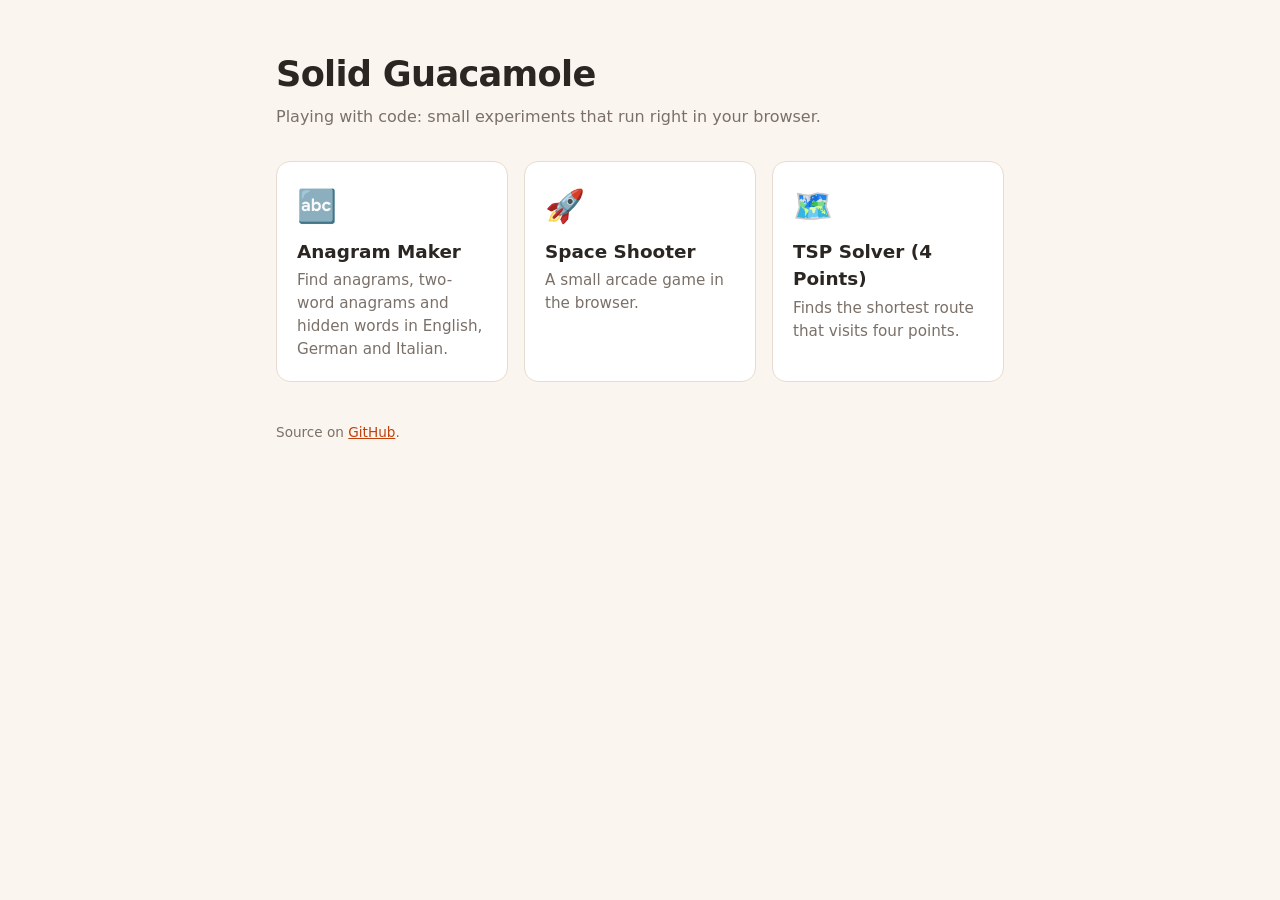
==== index.html @ 8f790869 "Add home page for GitHub Pages index.html links to Anagram Maker, Space Shooter and the TSP solver. " ====
<!DOCTYPE html>
<html lang="en">
<head>
<meta charset="UTF-8">
<meta name="viewport" content="width=device-width, initial-scale=1.0">
<title>Solid Guacamole</title>
<style>
  :root {
    --bg: #faf6ef;
    --panel: #ffffff;
    --text: #2b2622;
    --muted: #7a7068;
    --border: #e6ddd0;
    --accent: #c2410c;
  }
  @media (prefers-color-scheme: dark) {
    :root {
      --bg: #1b1916;
      --panel: #25221e;
      --text: #f1ebe2;
      --muted: #a89e92;
      --border: #3a352f;
      --accent: #fb923c;
    }
  }
  * { box-sizing: border-box; }
  body {
    margin: 0;
    background: var(--bg);
    color: var(--text);
    font-family: system-ui, -apple-system, "Segoe UI", Roboto, sans-serif;
    line-height: 1.5;
  }
  main { max-width: 760px; margin: 0 auto; padding: 48px 16px 64px; }
  h1 { font-size: 2.2rem; margin: 0 0 4px; letter-spacing: -0.02em; }
  .sub { color: var(--muted); margin: 0 0 32px; }
  .grid { display: grid; grid-template-columns: repeat(auto-fill, minmax(220px, 1fr)); gap: 16px; }
  a.card {
    display: block; text-decoration: none; color: inherit;
    background: var(--panel); border: 1px solid var(--border); border-radius: 14px;
    padding: 20px; transition: transform .15s ease, border-color .15s ease;
  }
  a.card:hover { transform: translateY(-2px); border-color: var(--accent); }
  .emoji { font-size: 2rem; }
  h2 { font-size: 1.15rem; margin: 8px 0 4px; }
  .card p { color: var(--muted); margin: 0; font-size: .95rem; }
  footer { color: var(--muted); font-size: .85rem; margin-top: 40px; }
  footer a { color: var(--accent); }
</style>
</head>
<body>
<main>
  <h1>Solid Guacamole</h1>
  <p class="sub">Playing with code: small experiments that run right in your browser.</p>

  <div class="grid">
    <a class="card" href="Anagram%20Maker.html">
      <div class="emoji">🔤</div>
      <h2>Anagram Maker</h2>
      <p>Find anagrams, two-word anagrams and hidden words in English, German and Italian.</p>
    </a>
    <a class="card" href="Space%20Shooter.html">
      <div class="emoji">🚀</div>
      <h2>Space Shooter</h2>
      <p>A small arcade game in the browser.</p>
    </a>
    <a class="card" href="TSP%20Solver%20GUI%20for%204%20Points.html">
      <div class="emoji">🗺️</div>
      <h2>TSP Solver (4 Points)</h2>
      <p>Finds the shortest route that visits four points.</p>
    </a>
  </div>

  <footer>Source on <a href="https://github.com/KappaMagna/solid-guacamole">GitHub</a>.</footer>
</main>
</body>
</html>
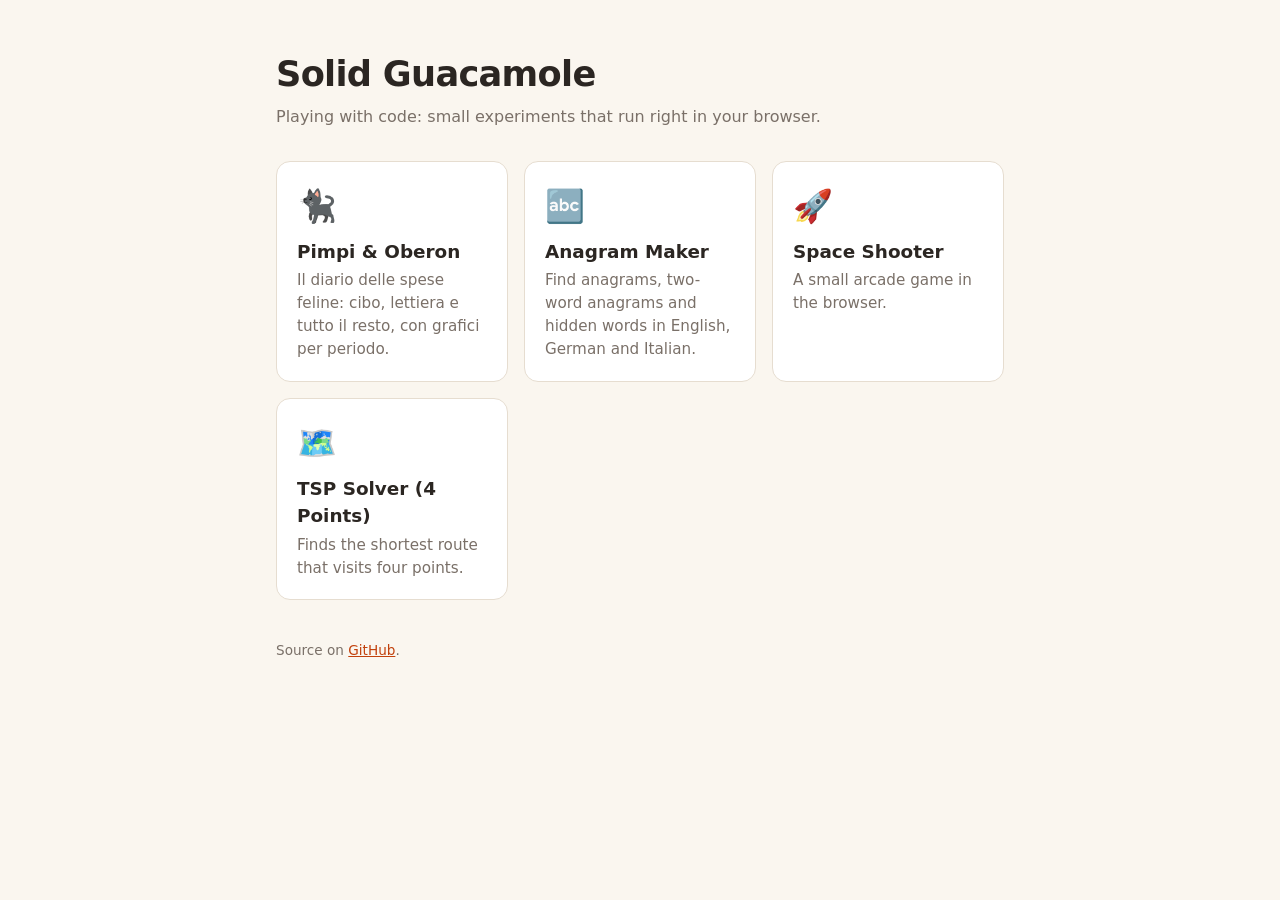
==== commit 519fa59b: "Add Pimpi & Oberon: shared cat expense tracker Mobile-first comic-style web app to log what is spent" ====
--- a/index.html
+++ b/index.html
@@ -54,6 +54,11 @@
   <p class="sub">Playing with code: small experiments that run right in your browser.</p>
 
   <div class="grid">
+    <a class="card" href="gatti/">
+      <div class="emoji">🐈‍⬛</div>
+      <h2>Pimpi &amp; Oberon</h2>
+      <p>Il diario delle spese feline: cibo, lettiera e tutto il resto, con grafici per periodo.</p>
+    </a>
     <a class="card" href="Anagram%20Maker.html">
       <div class="emoji">🔤</div>
       <h2>Anagram Maker</h2>
